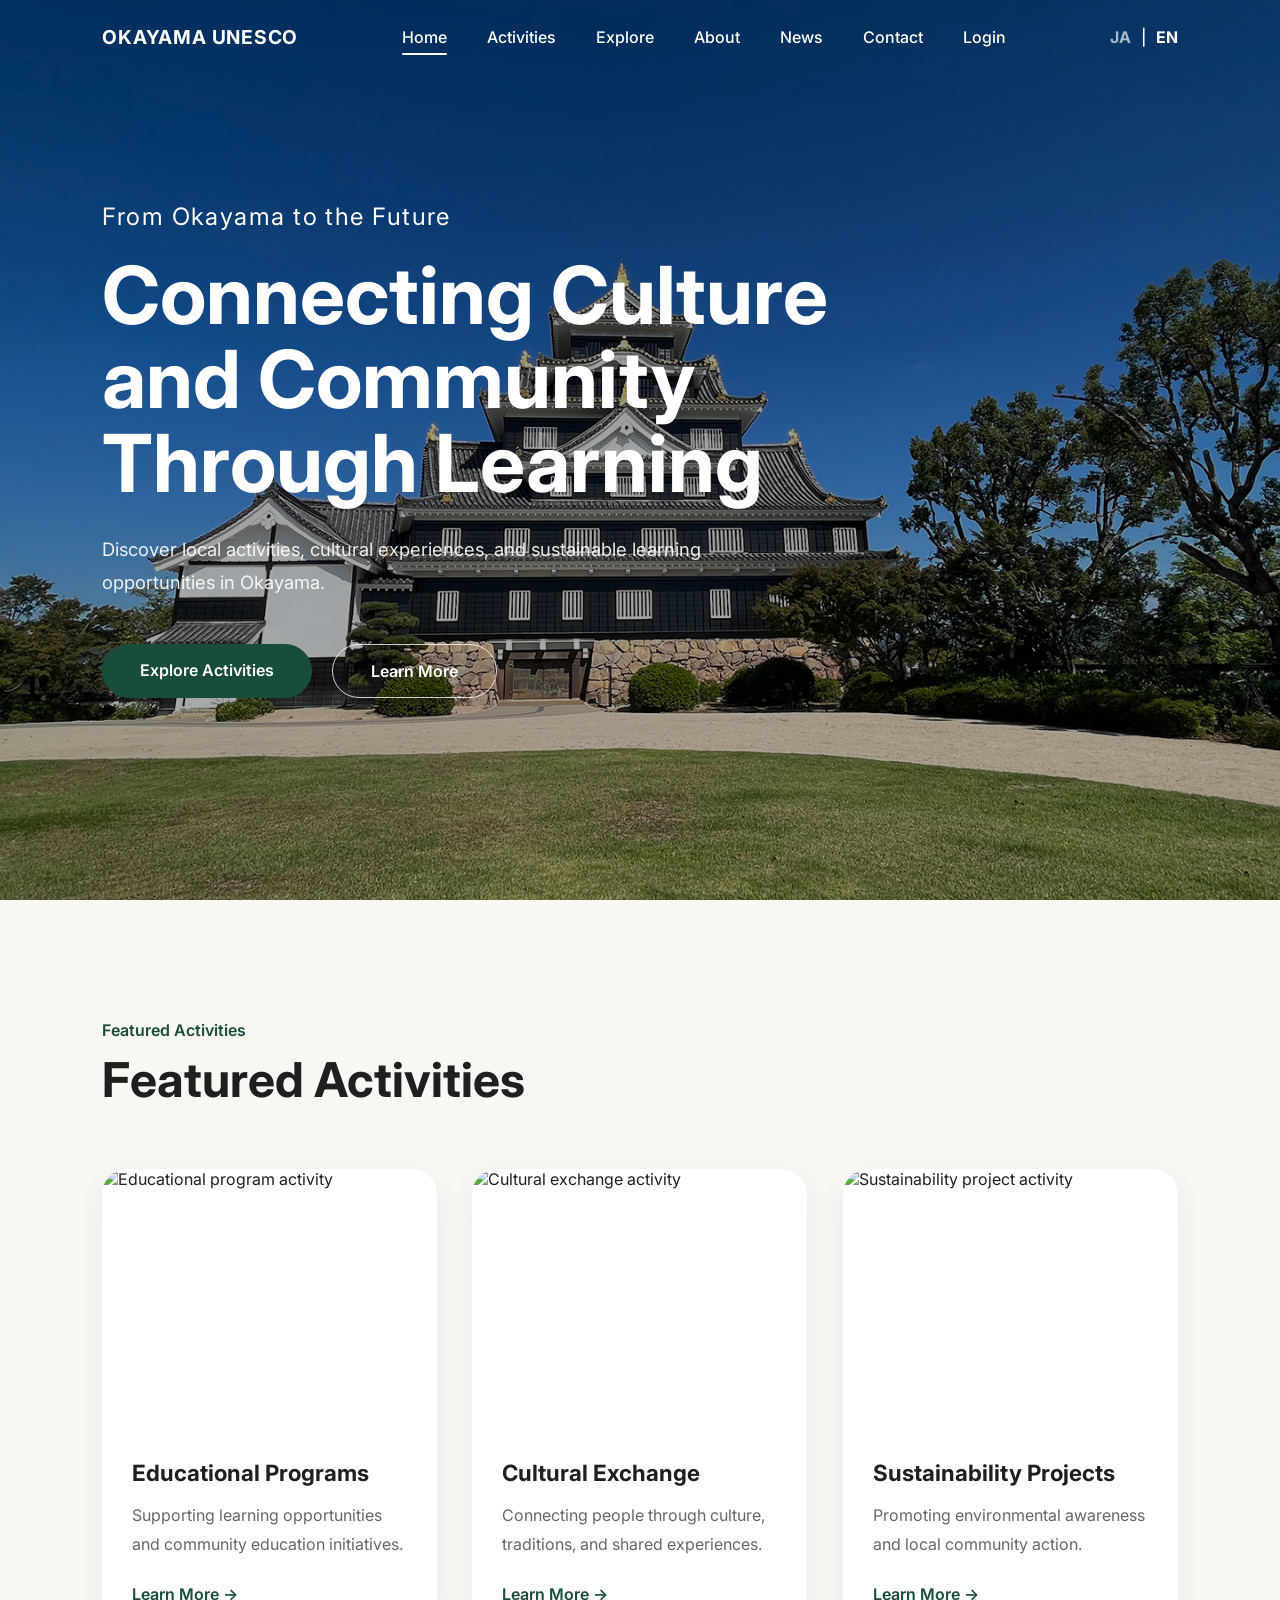
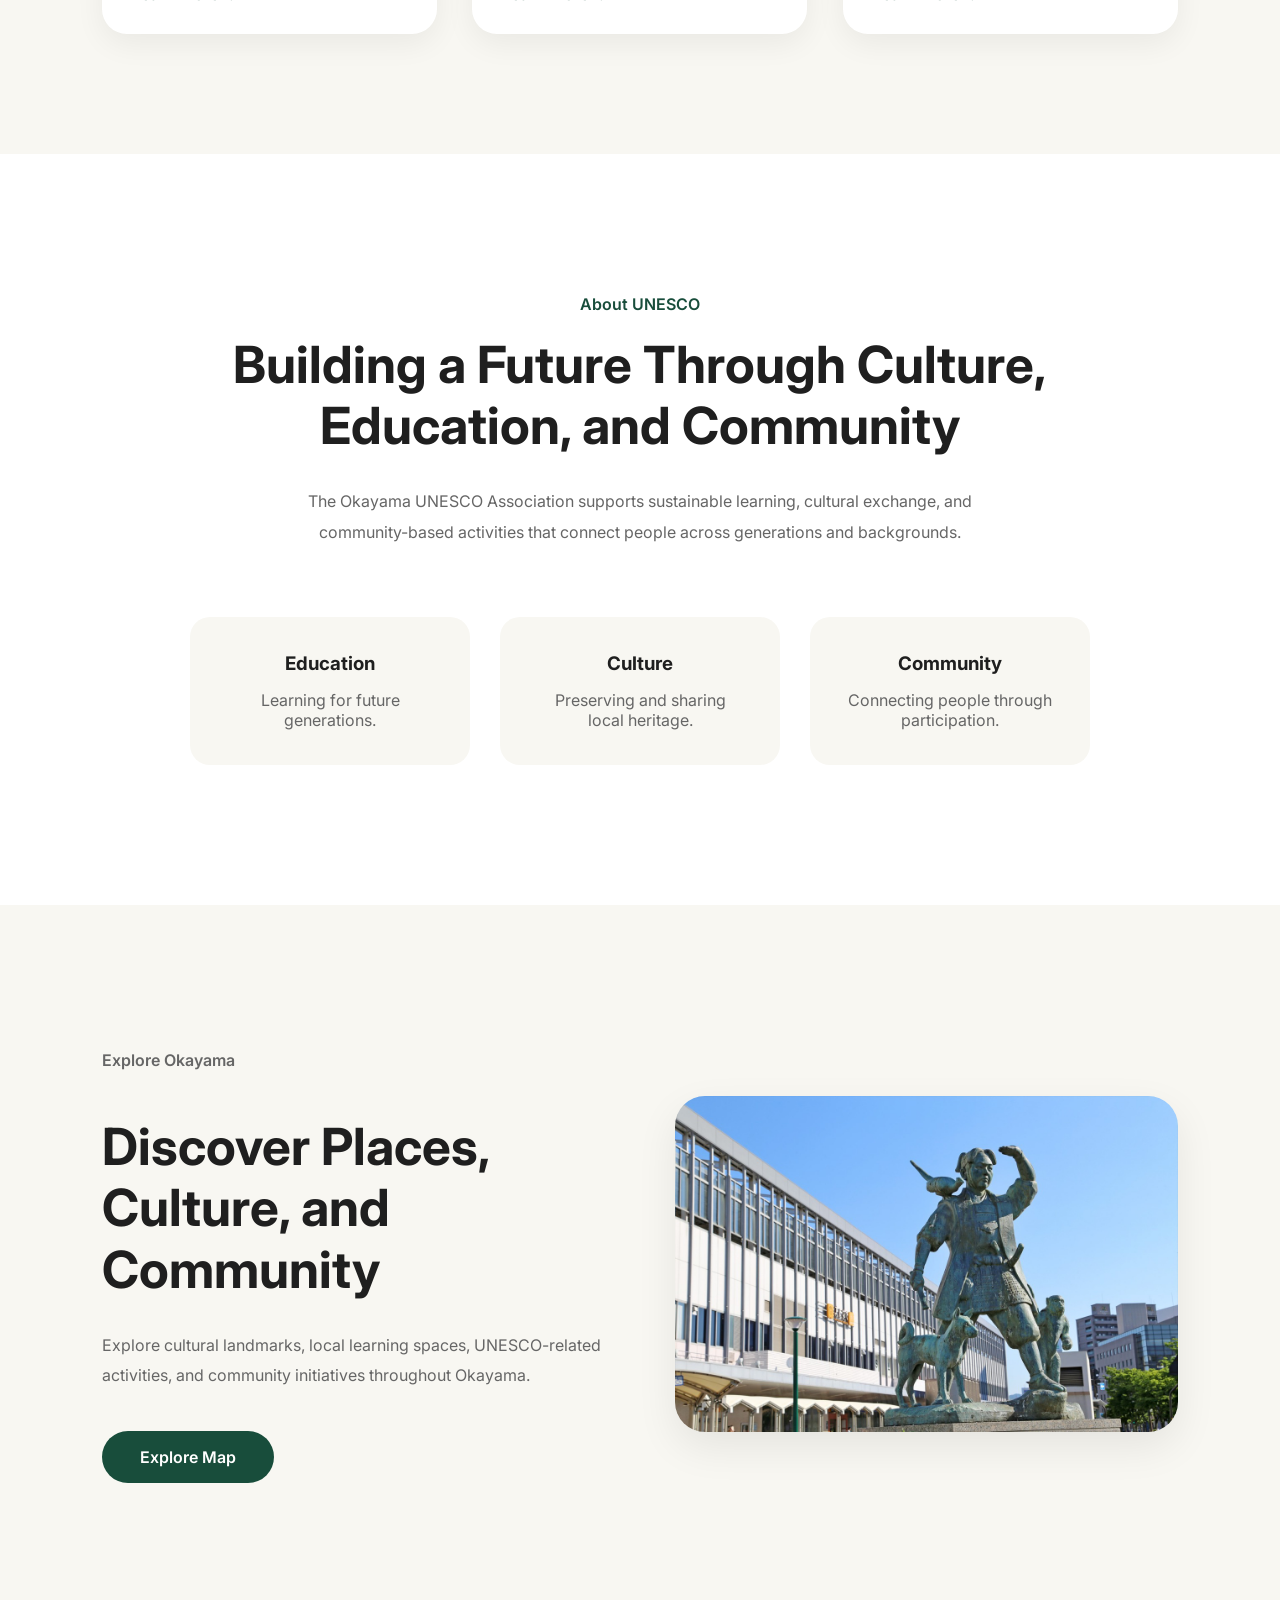
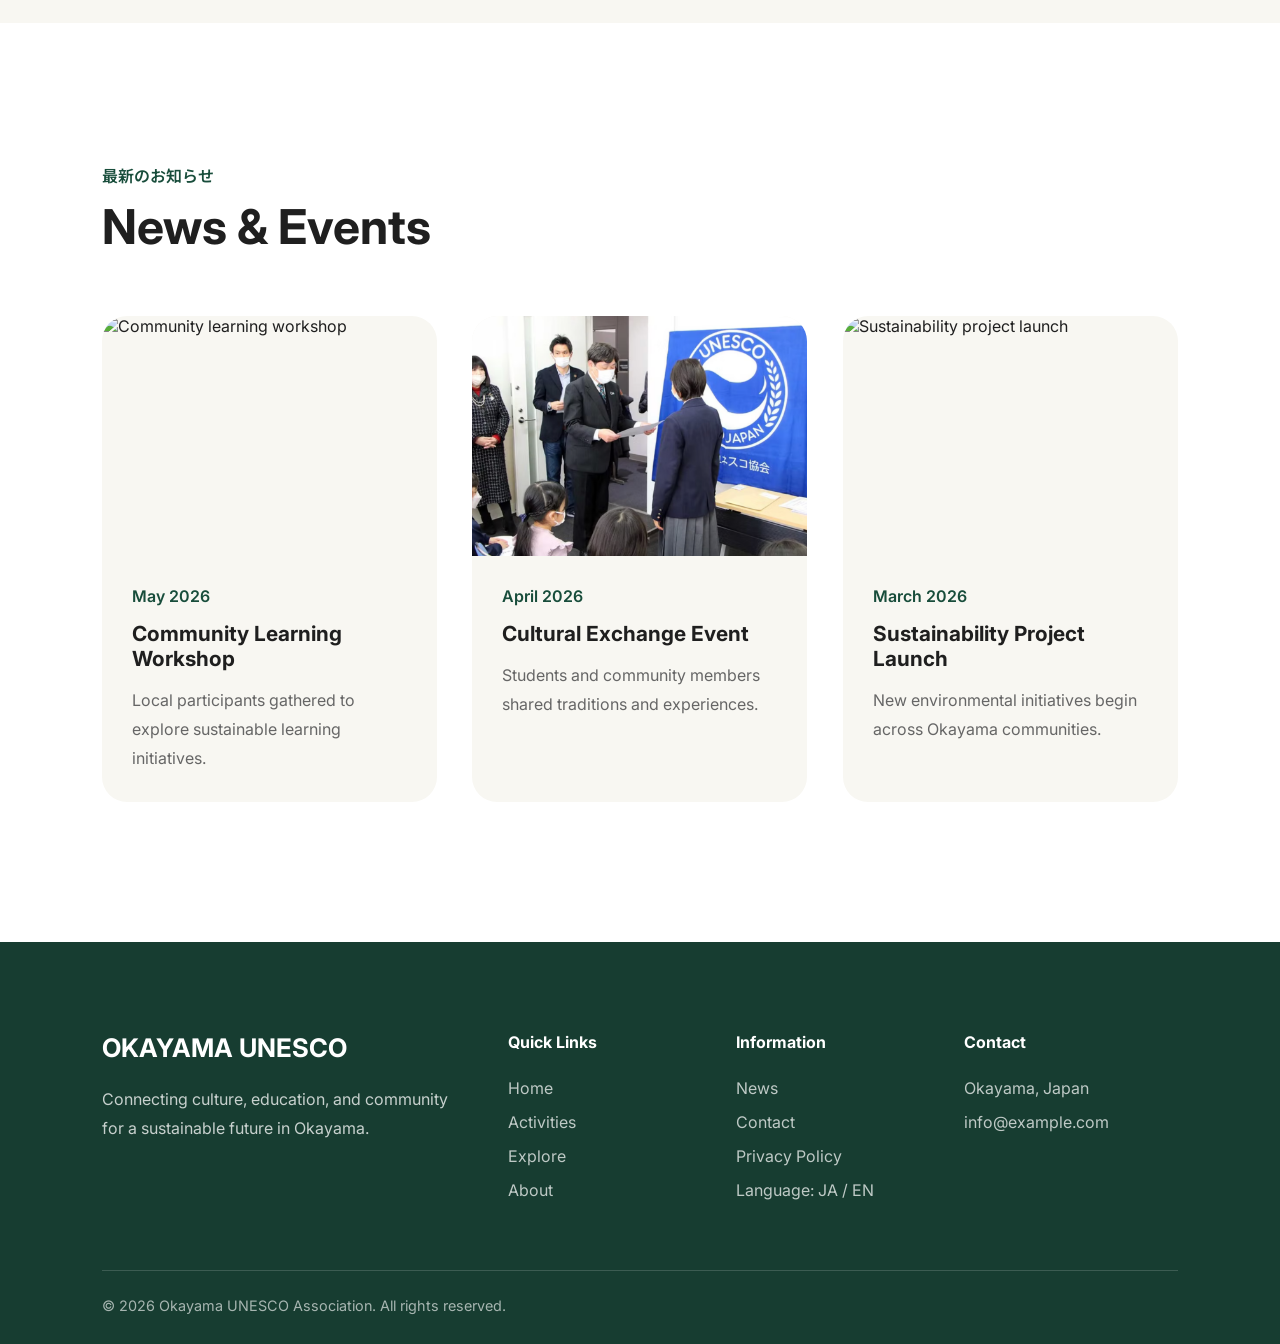
==== project/index.html @ c23d1f2b "Initial website upload" ====
<!DOCTYPE html>
<html lang="ja">
<head>
    <meta charset="UTF-8">
    <meta name="viewport" content="width=device-width, initial-scale=1.0">
    <title>Okayama UNESCO Association</title>

    <link rel="stylesheet" href="css/style.css">
    <link rel="stylesheet" href="css/navbar.css">
    <link rel="stylesheet" href="css/hero.css">
    <link rel="stylesheet" href="css/cards.css">
    <link rel="stylesheet" href="css/animations.css">
    <link rel="stylesheet" href="css/polish.css">
    <link rel="stylesheet" href="css/responsive.css">

    <link rel="preconnect" href="https://fonts.googleapis.com">
    <link rel="preconnect" href="https://fonts.gstatic.com" crossorigin>
    <link href="https://fonts.googleapis.com/css2?family=Inter:wght@300;400;500;600;700&family=Noto+Sans+JP:wght@300;400;500;700&display=swap" rel="stylesheet">
</head>

<body>

<header class="navbar" id="navbar">

    <a href="index.html" class="logo">
        <h2>OKAYAMA UNESCO</h2>
    </a>

    <nav>
        <ul class="nav-links">
            <li><a href="index.html" data-lang="nav_home">Home</a></li>
            <li><a href="activities.html" data-lang="nav_activities">Activities</a></li>
            <li><a href="explore.html" data-lang="nav_explore">Explore</a></li>
            <li><a href="about.html" data-lang="nav_about">About</a></li>
            <li><a href="news.html" data-lang="nav_news">News</a></li>
            <li><a href="contact.html" data-lang="nav_contact">Contact</a></li>
            <li><a href="login.html" class="nav-login" data-lang="nav_login">Login</a></li>
        </ul>
    </nav>

    <div class="nav-right">
        <div class="language-switch">
            <button id="lang-ja" class="lang-btn" type="button">JA</button>
            <span>|</span>
            <button id="lang-en" class="lang-btn" type="button">EN</button>
        </div>

        <button class="menu-btn" id="menu-btn" aria-label="Open menu">
            <span></span>
            <span></span>
        </button>
    </div>

</header>

<div class="mobile-menu" id="mobile-menu">
    <a href="index.html" data-lang="nav_home">Home</a>
    <a href="activities.html" data-lang="nav_activities">Activities</a>
    <a href="explore.html" data-lang="nav_explore">Explore</a>
    <a href="about.html" data-lang="nav_about">About</a>
    <a href="news.html" data-lang="nav_news">News</a>
    <a href="contact.html" data-lang="nav_contact">Contact</a>
    <a href="login.html" data-lang="nav_login">Login</a>
</div>


<section class="hero">

    <div class="hero-content">

        <p class="hero-japanese" data-lang="hero_japanese">
            岡山から未来へつなぐ
        </p>

        <h1 data-lang="hero_title">
            Connecting Culture and Community Through Learning
        </h1>

        <p class="hero-description" data-lang="hero_description">
            Discover local activities, cultural experiences,
            and sustainable learning opportunities in Okayama.
        </p>

        <div class="hero-buttons">

            <a href="activities.html" class="primary-btn" data-lang="hero_primary">
                Explore Activities
            </a>

            <a href="about.html" class="secondary-btn" data-lang="hero_secondary">
                Learn More
            </a>

        </div>

    </div>

</section>


<section class="activities-section">

    <div class="section-title">
        <p data-lang="home_activities_label">注目の活動</p>
        <h2 data-lang="home_activities_title">Featured Activities</h2>
    </div>

    <div class="activities-grid">

        <div class="activity-card">
            <img src="assets/images/activity1.png" alt="Educational program activity">
            <div class="card-content">
                <h3 data-lang="card_education_title">Educational Programs</h3>
                <p>
                    <span data-lang="card_education_text">Supporting learning opportunities and community education initiatives.</span>
                </p>
                <a href="activities.html">Learn More →</a>
            </div>
        </div>

        <div class="activity-card">
            <img src="assets/images/activity2.png" alt="Cultural exchange activity">
            <div class="card-content">
                <h3 data-lang="card_culture_title">Cultural Exchange</h3>
                <p>
                    <span data-lang="card_culture_text">Connecting people through culture, traditions, and shared experiences.</span>
                </p>
                <a href="activities.html">Learn More →</a>
            </div>
        </div>

        <div class="activity-card">
            <img src="assets/images/activity3.png" alt="Sustainability project activity">
            <div class="card-content">
                <h3 data-lang="card_sustain_title">Sustainability Projects</h3>
                <p>
                    <span data-lang="card_sustain_text">Promoting environmental awareness and local community action.</span>
                </p>
                <a href="activities.html">Learn More →</a>
            </div>
        </div>

    </div>

</section>


<section class="about-preview">

    <div class="about-container">

        <p class="about-label" data-lang="home_about_label">
            About UNESCO
        </p>

        <h2 data-lang="home_about_title">
            Building a Future Through
            Culture, Education, and Community
        </h2>

        <p class="about-text" data-lang="home_about_text">
            The Okayama UNESCO Association supports
            sustainable learning, cultural exchange,
            and community-based activities that connect
            people across generations and backgrounds.
        </p>

        <div class="about-pillars">

            <div class="pillar">
                <h3>Education</h3>
                <p>Learning for future generations.</p>
            </div>

            <div class="pillar">
                <h3>Culture</h3>
                <p>Preserving and sharing local heritage.</p>
            </div>

            <div class="pillar">
                <h3>Community</h3>
                <p>Connecting people through participation.</p>
            </div>

        </div>

    </div>

</section>


<section class="explore-section">

    <div class="explore-left">

        <p class="explore-label" data-lang="explore_label">
            Explore Okayama
        </p>

        <h2 data-lang="explore_title">
            Discover Places, Culture, and Community
        </h2>

        <p>
            Explore cultural landmarks, local learning spaces,
            UNESCO-related activities, and community initiatives
            throughout Okayama.
        </p>

        <a href="explore.html" class="primary-btn" data-lang="explore_button">
            Explore Map
        </a>

    </div>

    <div class="explore-right">
        <img src="assets/images/map-preview.jpg" alt="Okayama map preview">
    </div>

</section>


<section class="news-section">

    <div class="section-title">
        <p>最新のお知らせ</p>
        <h2>News & Events</h2>
    </div>

    <div class="news-grid">

        <div class="news-card">
            <img src="assets/images/news1.png" alt="Community learning workshop">
            <div class="news-content">
                <span>May 2026</span>
                <h3>Community Learning Workshop</h3>
                <p>
                    Local participants gathered to explore
                    sustainable learning initiatives.
                </p>
            </div>
        </div>

        <div class="news-card">
            <img src="assets/images/news2.png" alt="Cultural exchange event">
            <div class="news-content">
                <span>April 2026</span>
                <h3>Cultural Exchange Event</h3>
                <p>
                    Students and community members shared
                    traditions and experiences.
                </p>
            </div>
        </div>

        <div class="news-card">
            <img src="assets/images/news3.png" alt="Sustainability project launch">
            <div class="news-content">
                <span>March 2026</span>
                <h3>Sustainability Project Launch</h3>
                <p>
                    New environmental initiatives begin
                    across Okayama communities.
                </p>
            </div>
        </div>

    </div>

</section>


<footer class="footer">

    <div class="footer-main">

        <div class="footer-brand">
            <h2>OKAYAMA UNESCO</h2>
            <p>
                Connecting culture, education, and community
                for a sustainable future in Okayama.
            </p>
        </div>

        <div class="footer-links">
            <h3>Quick Links</h3>
            <a href="index.html">Home</a>
            <a href="activities.html">Activities</a>
            <a href="explore.html">Explore</a>
            <a href="about.html">About</a>
        </div>

        <div class="footer-links">
            <h3>Information</h3>
            <a href="news.html">News</a>
            <a href="contact.html">Contact</a>
            <a href="#">Privacy Policy</a>
            <a href="#">Language: JA / EN</a>
        </div>

        <div class="footer-contact">
            <h3>Contact</h3>
            <p>Okayama, Japan</p>
            <p>info@example.com</p>
        </div>

    </div>

    <div class="footer-bottom">
        <p>© 2026 Okayama UNESCO Association. All rights reserved.</p>
    </div>

</footer>


<script src="js/main.js"></script>
<script src="js/navbar.js"></script>

    <script src="js/animations.js"></script>
    <script src="js/back-to-top.js"></script>
    <script src="js/language.js"></script>
</body>
</html>
---- project/css/style.css ----
*{
    margin:0;
    padding:0;
    box-sizing:border-box;
}

html{
    scroll-behavior:smooth;
}

body{
    font-family:'Inter','Noto Sans JP',sans-serif;
    background:#f8f7f2;
    color:#1f1f1f;
}

a{
    text-decoration:none;
    color:inherit;
}

ul{
    list-style:none;
}

img{
    width:100%;
    display:block;
}

button{
    font-family:inherit;
}

::selection{
    background:#184d3b;
    color:white;
}


/* V8 Back To Top */

.back-to-top{
    position:fixed;
    right:28px;
    bottom:28px;
    width:52px;
    height:52px;
    border:none;
    border-radius:50%;
    background:#184d3b;
    color:white;
    font-size:1.4rem;
    cursor:pointer;
    opacity:0;
    pointer-events:none;
    transform:translateY(18px);
    transition:0.3s ease;
    z-index:1200;
    box-shadow:0 12px 28px rgba(0,0,0,0.18);
}

.back-to-top.show{
    opacity:1;
    pointer-events:auto;
    transform:translateY(0);
}

.back-to-top:hover{
    transform:translateY(-4px);
    background:#23664f;
}


/* Main JS loaded hook */

body.site-loaded{
    min-height:100vh;
}
---- project/css/navbar.css ----
.navbar{
    position:fixed;
    top:0;
    left:0;
    width:100%;
    padding:25px 8%;
    display:flex;
    justify-content:space-between;
    align-items:center;
    z-index:1000;
    transition:0.35s ease;
}

.navbar.scrolled{
    padding:18px 8%;
    background:rgba(248,247,242,0.86);
    backdrop-filter:blur(18px);
    box-shadow:0 10px 30px rgba(0,0,0,0.08);
}

.logo h2{
    font-size:1.2rem;
    letter-spacing:0.04em;
    color:white;
    transition:0.35s ease;
}

.navbar.scrolled .logo h2{
    color:#184d3b;
}

.nav-links{
    display:flex;
    gap:40px;
}

.nav-links a{
    color:white;
    font-weight:500;
    transition:0.35s ease;
}

.nav-links a:hover{
    opacity:0.7;
}

.navbar.scrolled .nav-links a{
    color:#1f1f1f;
}

.nav-right{
    display:flex;
    align-items:center;
    gap:24px;
}

.language-switch{
    display:flex;
    gap:10px;
    color:white;
    font-weight:500;
    transition:0.35s ease;
}

.navbar.scrolled .language-switch{
    color:#1f1f1f;
}

.menu-btn{
    display:none;
    width:34px;
    height:24px;
    border:none;
    background:transparent;
    cursor:pointer;
    position:relative;
}

.menu-btn span{
    display:block;
    width:100%;
    height:2px;
    background:white;
    margin:7px 0;
    transition:0.35s ease;
}

.navbar.scrolled .menu-btn span{
    background:#1f1f1f;
}

.mobile-menu{
    position:fixed;
    top:80px;
    left:8%;
    right:8%;
    padding:28px;
    background:rgba(248,247,242,0.96);
    backdrop-filter:blur(18px);
    border-radius:24px;
    box-shadow:0 20px 50px rgba(0,0,0,0.12);
    z-index:999;
    display:none;
    flex-direction:column;
    gap:22px;
}

.mobile-menu.active{
    display:flex;
}

.mobile-menu a{
    color:#1f1f1f;
    font-weight:600;
}


/* V8 Active Navigation Polish */

.nav-links a.active{
    opacity:1;
    position:relative;
}

.nav-links a.active::after{
    content:"";
    position:absolute;
    left:0;
    bottom:-8px;
    width:100%;
    height:2px;
    background:currentColor;
    border-radius:999px;
}


/* Language buttons */

.lang-btn{
    border:none;
    background:transparent;
    color:inherit;
    font:inherit;
    font-weight:700;
    cursor:pointer;
    padding:0;
    opacity:0.65;
    transition:0.25s ease;
}

.lang-btn:hover,
.lang-btn.active{
    opacity:1;
}
---- project/css/hero.css ----
.hero{
    min-height:100vh;
    background:
    linear-gradient(
        rgba(0,0,0,0.42),
        rgba(0,0,0,0.30)
    ),
    url("../assets/images/hero.jpg");
    background-size:cover;
    background-position:center;
    display:flex;
    align-items:center;
    padding:0 8%;
    position:relative;
}

.hero-content{
    max-width:760px;
    color:white;
    z-index:2;
    animation:fadeUp 1.2s ease;
}

.hero-japanese{
    font-size:1.5rem;
    margin-bottom:22px;
    letter-spacing:0.06em;
}

.hero h1{
    font-size:5rem;
    line-height:1.05;
    margin-bottom:28px;
}

.hero-description{
    font-size:1.15rem;
    line-height:1.8;
    max-width:600px;
    margin-bottom:45px;
    color:rgba(255,255,255,0.9);
}

.hero-buttons{
    display:flex;
    gap:20px;
    flex-wrap:wrap;
}

.primary-btn{
    display:inline-block;
    background:#184d3b;
    color:white;
    padding:16px 38px;
    border-radius:999px;
    font-weight:600;
    transition:0.3s ease;
}

.primary-btn:hover{
    transform:translateY(-3px);
    background:#23664f;
}

.secondary-btn{
    display:inline-block;
    border:1px solid rgba(255,255,255,0.8);
    color:white;
    padding:16px 38px;
    border-radius:999px;
    font-weight:600;
    transition:0.3s ease;
}

.secondary-btn:hover{
    transform:translateY(-3px);
    background:rgba(255,255,255,0.15);
}
---- project/css/cards.css ----
.activities-section{
    padding:120px 8%;
    background:#f8f7f2;
}

.section-title{
    margin-bottom:60px;
}

.section-title p{
    color:#184d3b;
    margin-bottom:10px;
    font-weight:600;
}

.section-title h2{
    font-size:3rem;
    color:#1f1f1f;
}

.activities-grid{
    display:grid;
    grid-template-columns:repeat(3,1fr);
    gap:35px;
}

.activity-card{
    background:white;
    border-radius:25px;
    overflow:hidden;
    transition:0.4s ease;
    box-shadow:0 10px 30px rgba(0,0,0,0.06);
}

.activity-card:hover{
    transform:translateY(-10px);
}

.activity-card img{
    height:260px;
    object-fit:cover;
}

.card-content{
    padding:30px;
}

.card-content h3{
    margin-bottom:15px;
    font-size:1.4rem;
}

.card-content p{
    line-height:1.8;
    color:#666;
    margin-bottom:25px;
}

.card-content a{
    color:#184d3b;
    font-weight:600;
}


/* ABOUT */

.about-preview{
    padding:140px 8%;
    background:white;
}

.about-container{
    max-width:900px;
    margin:auto;
    text-align:center;
}

.about-label{
    color:#184d3b;
    font-weight:600;
    margin-bottom:20px;
}

.about-container h2{
    font-size:3.2rem;
    line-height:1.2;
    margin-bottom:30px;
}

.about-text{
    max-width:700px;
    margin:auto;
    line-height:1.9;
    color:#666;
    margin-bottom:70px;
}

.about-pillars{
    display:grid;
    grid-template-columns:repeat(3,1fr);
    gap:30px;
}

.pillar{
    padding:35px;
    border-radius:20px;
    background:#f8f7f2;
}

.pillar h3{
    margin-bottom:15px;
}

.pillar p{
    color:#666;
}


/* EXPLORE */

.explore-section{
    padding:140px 8%;
    display:grid;
    grid-template-columns:1fr 1fr;
    gap:70px;
    align-items:center;
    background:#f8f7f2;
}

.explore-label{
    color:#184d3b;
    font-weight:600;
    margin-bottom:20px;
}

.explore-left h2{
    font-size:3.2rem;
    line-height:1.2;
    margin-bottom:30px;
}

.explore-left p{
    line-height:1.9;
    color:#666;
    margin-bottom:40px;
}

.explore-right img{
    width:100%;
    border-radius:30px;
    box-shadow:0 15px 40px rgba(0,0,0,0.08);
}


/* NEWS */

.news-section{
    padding:140px 8%;
    background:white;
}

.news-grid{
    display:grid;
    grid-template-columns:repeat(3,1fr);
    gap:35px;
}

.news-card{
    background:#f8f7f2;
    border-radius:25px;
    overflow:hidden;
    transition:0.4s ease;
}

.news-card:hover{
    transform:translateY(-8px);
}

.news-card img{
    height:240px;
    width:100%;
    object-fit:cover;
}

.news-content{
    padding:30px;
}

.news-content span{
    color:#184d3b;
    font-weight:600;
    display:block;
    margin-bottom:15px;
}

.news-content h3{
    margin-bottom:15px;
    font-size:1.3rem;
}

.news-content p{
    color:#666;
    line-height:1.8;
}


/* FOOTER */

.footer{
    background:#173d31;
    color:white;
    padding:90px 8% 30px;
}

.footer-main{
    display:grid;
    grid-template-columns:2fr 1fr 1fr 1.2fr;
    gap:50px;
    margin-bottom:70px;
}

.footer-brand h2{
    font-size:1.6rem;
    margin-bottom:22px;
}

.footer-brand p{
    max-width:420px;
    line-height:1.8;
    color:rgba(255,255,255,0.76);
}

.footer-links,
.footer-contact{
    display:flex;
    flex-direction:column;
    gap:14px;
}

.footer-links h3,
.footer-contact h3{
    margin-bottom:12px;
    font-size:1rem;
}

.footer-links a,
.footer-contact p{
    color:rgba(255,255,255,0.72);
    transition:0.3s ease;
}

.footer-links a:hover{
    color:white;
}

.footer-bottom{
    border-top:1px solid rgba(255,255,255,0.16);
    padding-top:26px;
    color:rgba(255,255,255,0.62);
    font-size:0.9rem;
}
---- project/css/animations.css ----
/* V8 Premium Animations */

.reveal{
    opacity:0;
    transform:translateY(38px);
    transition:
        opacity 0.9s ease,
        transform 0.9s ease;
}

.reveal.revealed{
    opacity:1;
    transform:translateY(0);
}

.reveal-delay-1{
    transition-delay:0.08s;
}

.reveal-delay-2{
    transition-delay:0.16s;
}

.reveal-delay-3{
    transition-delay:0.24s;
}

.soft-float{
    animation:softFloat 5s ease-in-out infinite;
}

@keyframes softFloat{
    0%{
        transform:translateY(0);
    }

    50%{
        transform:translateY(-10px);
    }

    100%{
        transform:translateY(0);
    }
}

@keyframes fadeUp{
    from{
        opacity:0;
        transform:translateY(40px);
    }

    to{
        opacity:1;
        transform:translateY(0);
    }
}

/* Smooth premium hover system */

.activity-card,
.news-card,
.news-page-card,
.place-item,
.related-card,
.activity-item{
    will-change:transform;
}

.primary-btn,
.secondary-btn,
.filter-btn,
.news-filter,
.join-section a,
.featured-content a,
.place-card a{
    will-change:transform;
}

/* Page loading polish */

body{
    animation:pageFade 0.55s ease;
}

@keyframes pageFade{
    from{
        opacity:0;
    }

    to{
        opacity:1;
    }
}
---- project/css/polish.css ----
/* V10 Content Polish & Real-Website Sections */

.page-section{
    padding:120px 8%;
}

.split-section{
    display:grid;
    grid-template-columns:1fr 1fr;
    gap:70px;
    align-items:center;
}

.kicker{
    color:#184d3b;
    font-weight:700;
    margin-bottom:16px;
    letter-spacing:0.04em;
}

.large-title{
    font-size:3.2rem;
    line-height:1.18;
    margin-bottom:28px;
}

.soft-text{
    color:#666;
    line-height:1.9;
}

.info-grid{
    display:grid;
    grid-template-columns:repeat(3,1fr);
    gap:30px;
}

.info-card{
    background:#f8f7f2;
    border-radius:28px;
    padding:36px;
    transition:0.35s ease;
}

.info-card:hover{
    transform:translateY(-8px);
}

.info-card h3{
    margin-bottom:16px;
    font-size:1.35rem;
}

.info-card p{
    color:#666;
    line-height:1.8;
}

.gallery-section{
    padding:120px 8%;
    background:white;
}

.gallery-grid{
    display:grid;
    grid-template-columns:1.2fr 0.8fr 1fr;
    gap:24px;
}

.gallery-item{
    border-radius:28px;
    overflow:hidden;
    min-height:280px;
}

.gallery-item.large{
    grid-row:span 2;
}

.gallery-item img{
    height:100%;
    object-fit:cover;
    transition:0.4s ease;
}

.gallery-item:hover img{
    transform:scale(1.05);
}

.impact-strip{
    padding:90px 8%;
    background:#173d31;
    color:white;
    display:grid;
    grid-template-columns:repeat(4,1fr);
    gap:30px;
    text-align:center;
}

.impact-item strong{
    display:block;
    font-size:2.6rem;
    margin-bottom:10px;
}

.impact-item span{
    color:rgba(255,255,255,0.72);
}

.timeline-section{
    padding:120px 8%;
    background:#f8f7f2;
}

.timeline{
    max-width:900px;
    margin:60px auto 0;
    display:flex;
    flex-direction:column;
    gap:24px;
}

.timeline-item{
    background:white;
    border-radius:24px;
    padding:30px;
    display:grid;
    grid-template-columns:120px 1fr;
    gap:30px;
    box-shadow:0 10px 30px rgba(0,0,0,0.05);
}

.timeline-year{
    color:#184d3b;
    font-weight:800;
    font-size:1.25rem;
}

.timeline-content h3{
    margin-bottom:10px;
}

.timeline-content p{
    color:#666;
    line-height:1.8;
}

@media(max-width:1000px){
    .split-section,
    .info-grid,
    .gallery-grid,
    .impact-strip{
        grid-template-columns:1fr;
    }

    .gallery-item,
    .gallery-item.large{
        min-height:260px;
        grid-row:auto;
    }
}

@media(max-width:600px){
    .page-section,
    .gallery-section,
    .timeline-section{
        padding:90px 6%;
    }

    .large-title{
        font-size:2.2rem;
    }

    .impact-strip{
        padding:70px 6%;
    }

    .timeline-item{
        grid-template-columns:1fr;
    }
}
---- project/css/responsive.css ----
@media(max-width:1100px){

    .activities-grid{
        grid-template-columns:1fr;
    }

    .about-pillars{
        grid-template-columns:1fr;
    }

    .explore-section{
        grid-template-columns:1fr;
    }

    .news-grid{
        grid-template-columns:1fr;
    }

    .footer-main{
        grid-template-columns:1fr 1fr;
    }

}


@media(max-width:900px){

    .nav-links{
        display:none;
    }

    .menu-btn{
        display:block;
    }

    .hero h1{
        font-size:3rem;
    }

    .hero-buttons{
        flex-direction:column;
        align-items:flex-start;
    }

    .section-title h2{
        font-size:2.3rem;
    }

    .about-container h2{
        font-size:2.5rem;
    }

    .explore-left h2{
        font-size:2.5rem;
    }

    .footer-main{
        grid-template-columns:1fr;
    }

}


@media(max-width:600px){

    .navbar{
        padding:22px 6%;
    }

    .navbar.scrolled{
        padding:16px 6%;
    }

    .hero{
        padding:0 6%;
    }

    .hero h1{
        font-size:2.45rem;
    }

    .hero-japanese{
        font-size:1.2rem;
    }

    .activities-section,
    .about-preview,
    .explore-section,
    .news-section{
        padding:90px 6%;
    }

    .section-title h2,
    .about-container h2,
    .explore-left h2{
        font-size:2.1rem;
    }

    .footer{
        padding:70px 6% 28px;
    }

}
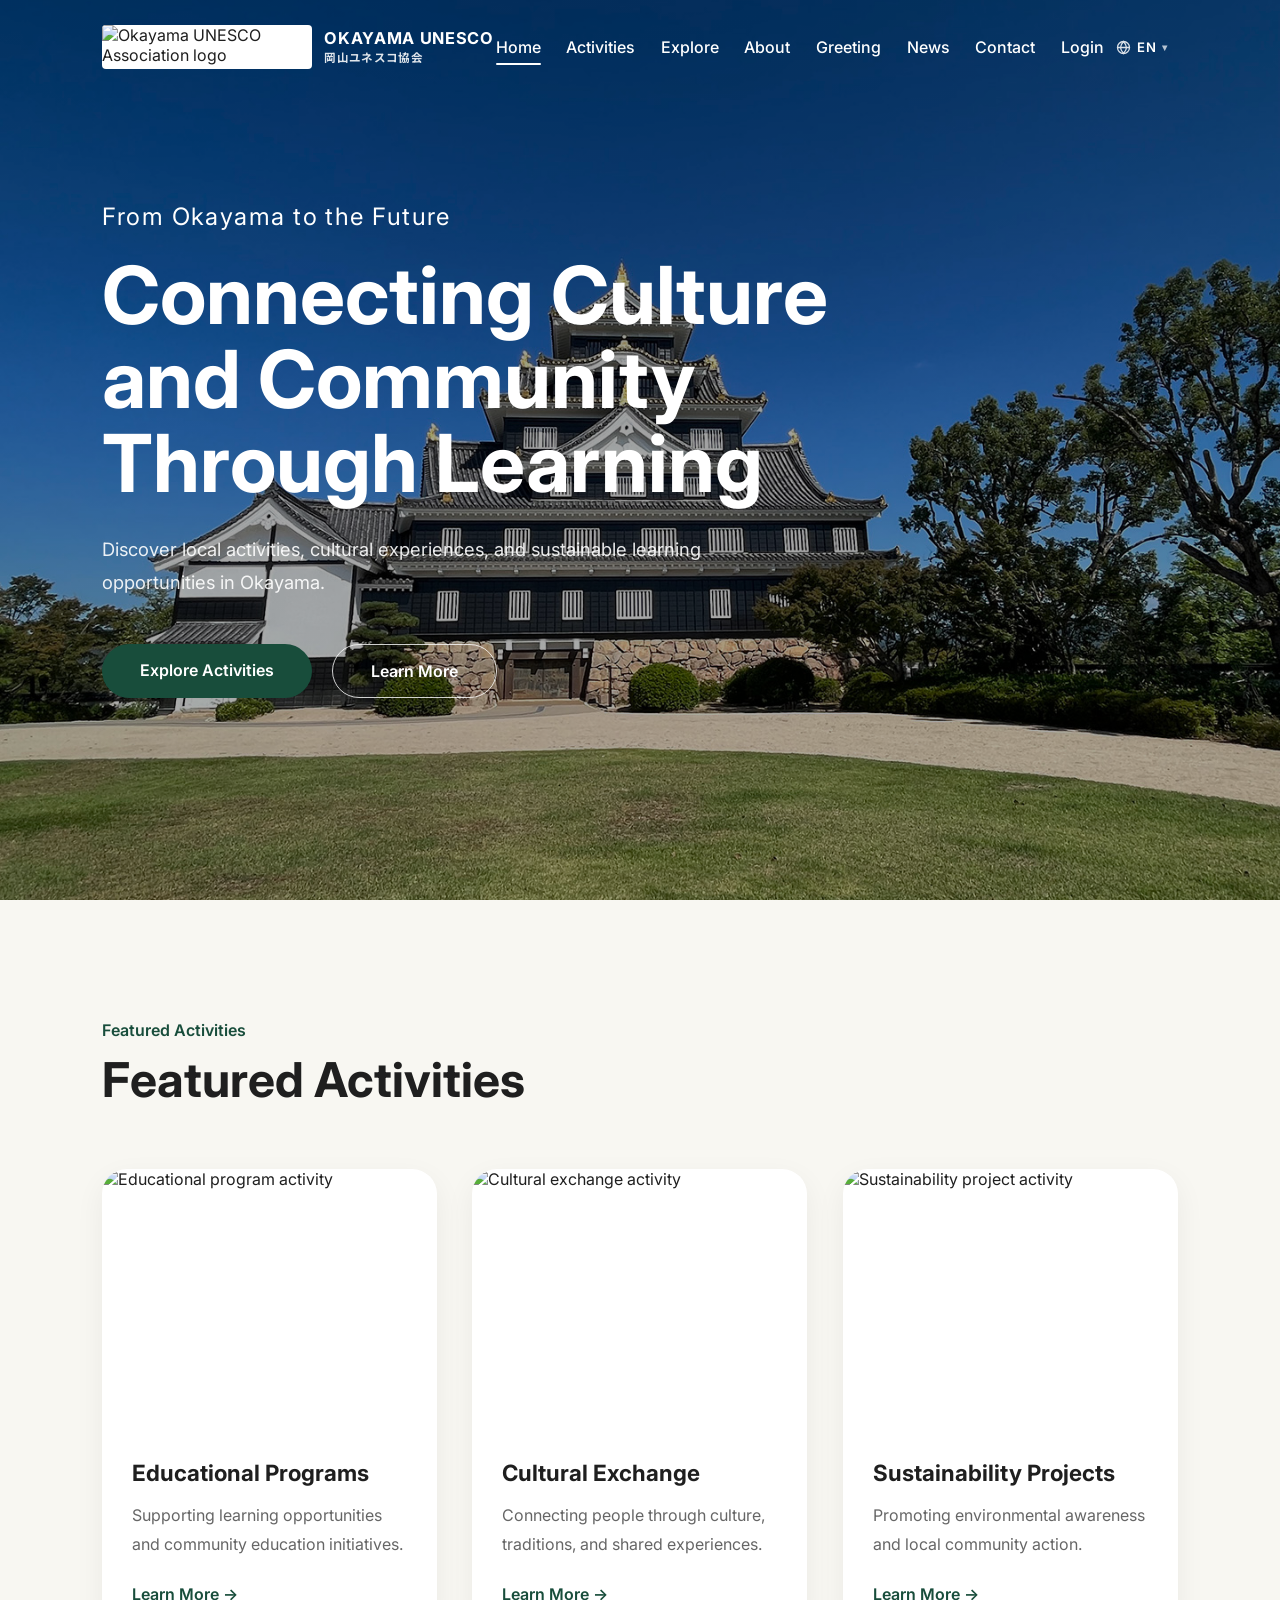
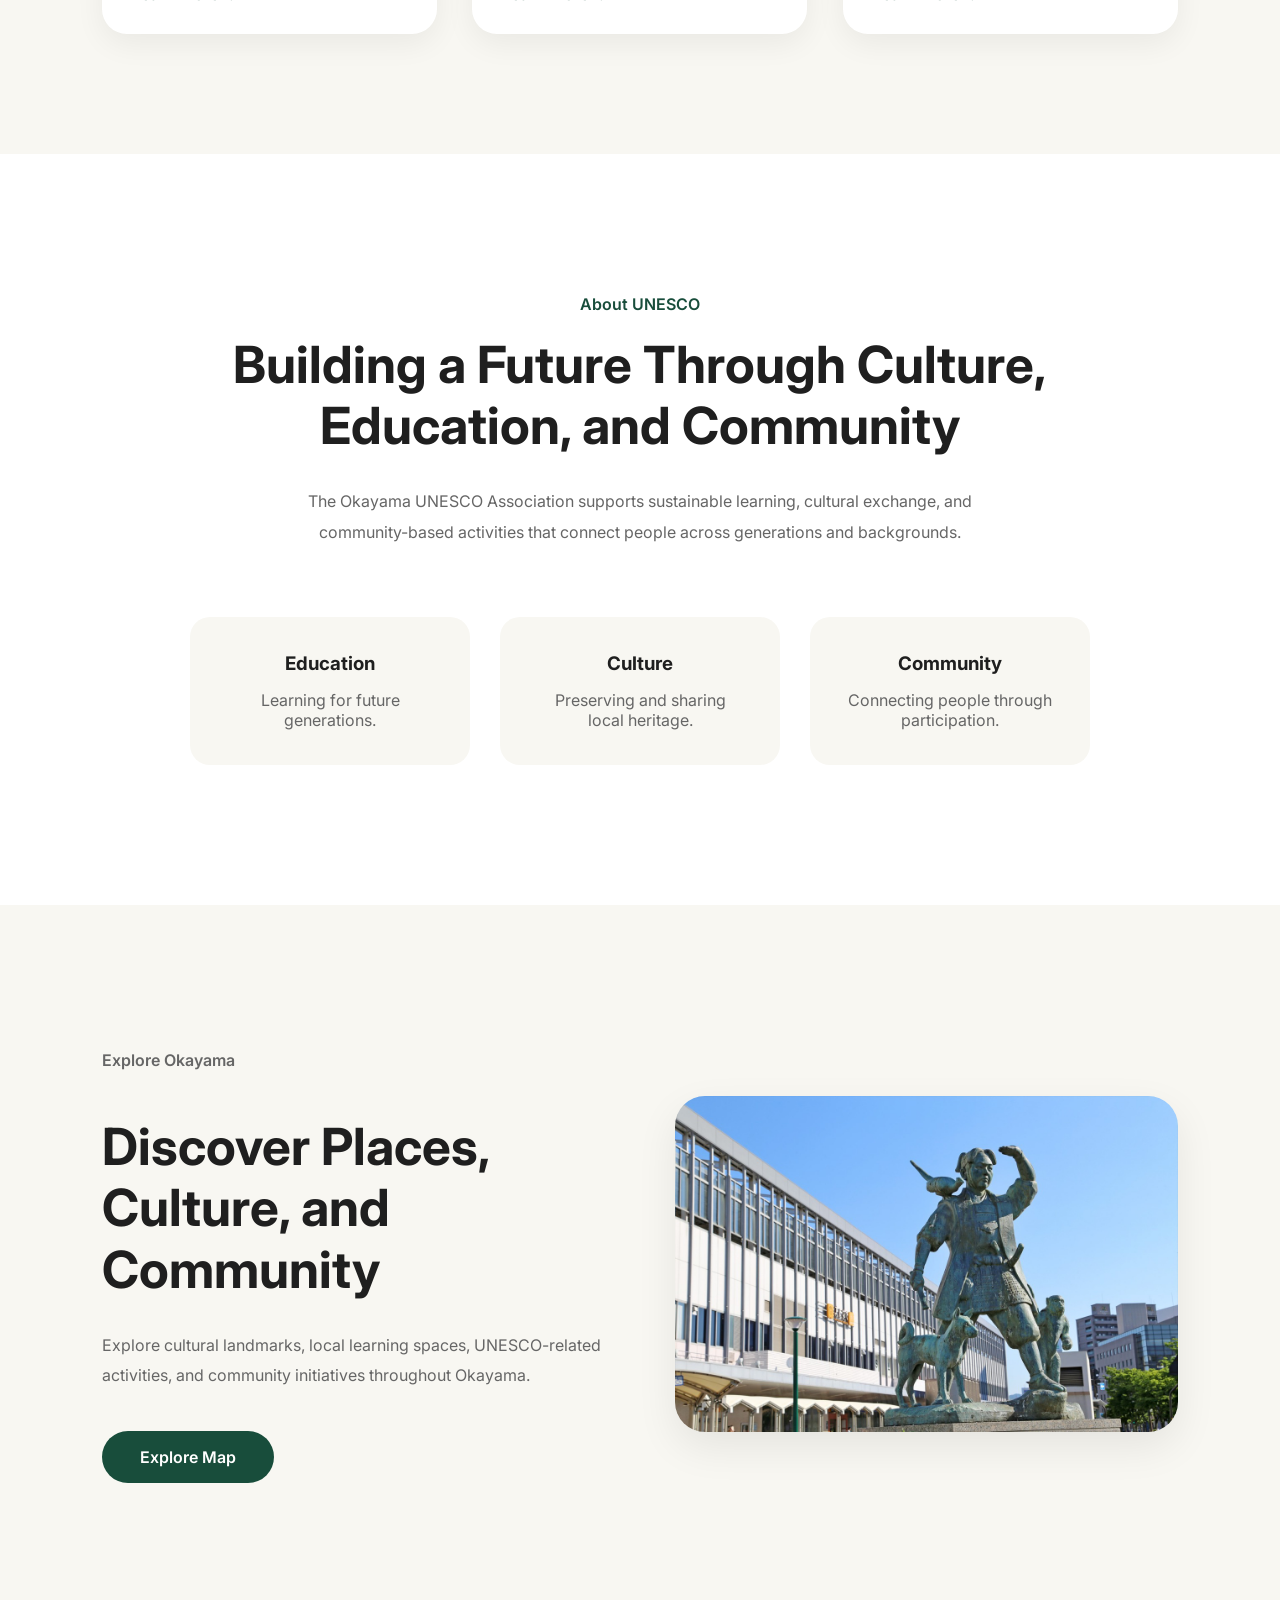
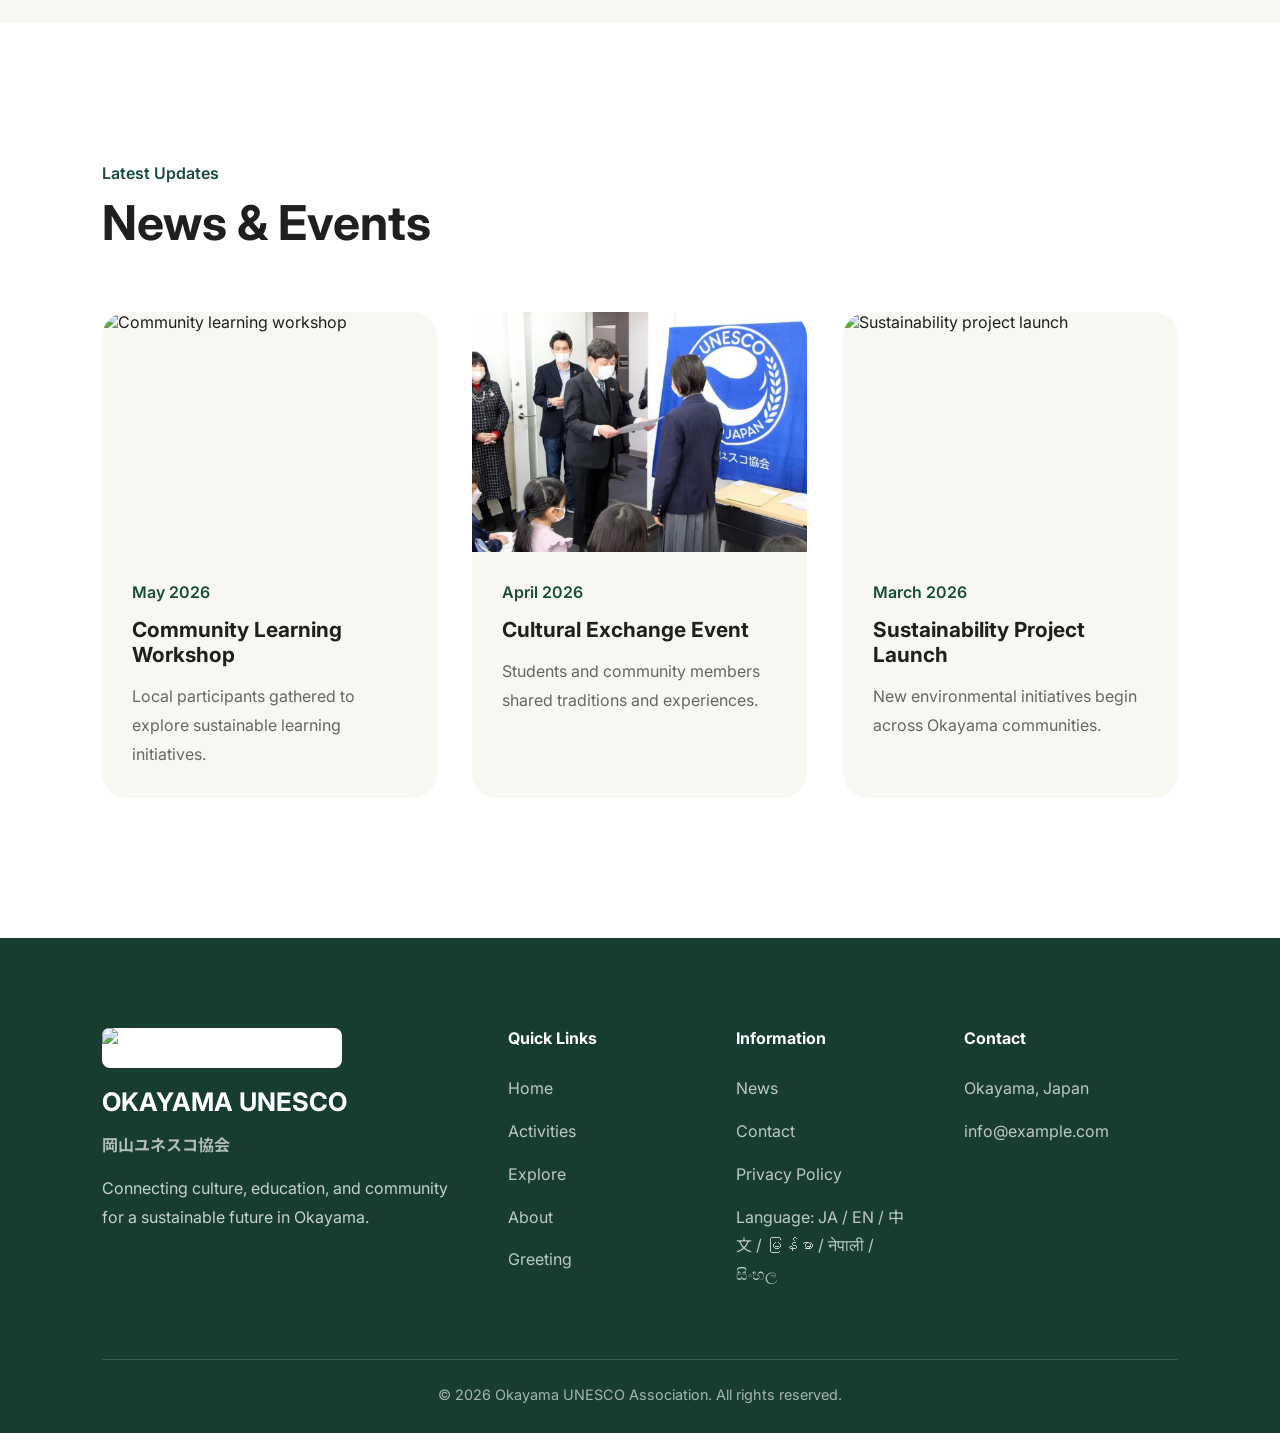
==== commit e8598d3f: "Update Okayama UNESCO website version 16" ====
--- a/project/index.html
+++ b/project/index.html
@@ -1,323 +1,252 @@
 <!DOCTYPE html>
+
 <html lang="ja">
 <head>
-    <meta charset="UTF-8">
-    <meta name="viewport" content="width=device-width, initial-scale=1.0">
-    <title>Okayama UNESCO Association</title>
-
-    <link rel="stylesheet" href="css/style.css">
-    <link rel="stylesheet" href="css/navbar.css">
-    <link rel="stylesheet" href="css/hero.css">
-    <link rel="stylesheet" href="css/cards.css">
-    <link rel="stylesheet" href="css/animations.css">
-    <link rel="stylesheet" href="css/polish.css">
-    <link rel="stylesheet" href="css/responsive.css">
-
-    <link rel="preconnect" href="https://fonts.googleapis.com">
-    <link rel="preconnect" href="https://fonts.gstatic.com" crossorigin>
-    <link href="https://fonts.googleapis.com/css2?family=Inter:wght@300;400;500;600;700&family=Noto+Sans+JP:wght@300;400;500;700&display=swap" rel="stylesheet">
+<meta charset="utf-8"/>
+<meta content="width=device-width, initial-scale=1.0" name="viewport"/>
+<title data-lang="page_title_home">Okayama UNESCO Association</title>
+<meta name="description" content="Okayama UNESCO Association website for activities, news, cultural learning, and community exchange."/>
+<link rel="icon" href="assets/images/favicon.svg" type="image/svg+xml"/>
+<link href="css/style.css" rel="stylesheet"/>
+<link href="css/navbar.css" rel="stylesheet"/>
+<link href="css/hero.css" rel="stylesheet"/>
+<link href="css/cards.css" rel="stylesheet"/>
+<link href="css/animations.css" rel="stylesheet"/>
+<link href="css/polish.css" rel="stylesheet"/>
+<link href="https://fonts.googleapis.com" rel="preconnect"/>
+<link crossorigin="" href="https://fonts.gstatic.com" rel="preconnect"/>
+<link href="https://fonts.googleapis.com/css2?family=Inter:wght@300;400;500;600;700&amp;family=Noto+Sans+JP:wght@300;400;500;700&amp;display=swap" rel="stylesheet"/>
+<link href="css/responsive.css" rel="stylesheet"/>
 </head>
-
 <body>
-
 <header class="navbar" id="navbar">
-
-    <a href="index.html" class="logo">
-        <h2>OKAYAMA UNESCO</h2>
-    </a>
-
-    <nav>
-        <ul class="nav-links">
-            <li><a href="index.html" data-lang="nav_home">Home</a></li>
-            <li><a href="activities.html" data-lang="nav_activities">Activities</a></li>
-            <li><a href="explore.html" data-lang="nav_explore">Explore</a></li>
-            <li><a href="about.html" data-lang="nav_about">About</a></li>
-            <li><a href="news.html" data-lang="nav_news">News</a></li>
-            <li><a href="contact.html" data-lang="nav_contact">Contact</a></li>
-            <li><a href="login.html" class="nav-login" data-lang="nav_login">Login</a></li>
-        </ul>
-    </nav>
-
-    <div class="nav-right">
-        <div class="language-switch">
-            <button id="lang-ja" class="lang-btn" type="button">JA</button>
-            <span>|</span>
-            <button id="lang-en" class="lang-btn" type="button">EN</button>
-        </div>
-
-        <button class="menu-btn" id="menu-btn" aria-label="Open menu">
-            <span></span>
-            <span></span>
-        </button>
-    </div>
-
+<a class="logo site-brand" href="index.html" aria-label="Okayama UNESCO Association home">
+<img class="site-logo-img" src="https://static.wixstatic.com/media/25210c_9151ff8df04a4978af1de5432f35d9f3~mv2.png/v1/fill/w_694%2Ch_109%2Cal_c%2Cq_85%2Cusm_0.66_1.00_0.01%2Cenc_avif%2Cquality_auto/%E3%82%BF%E3%82%A4%E3%83%88%E3%83%AB.png" alt="Okayama UNESCO Association logo"/>
+<span class="site-brand-text"><strong>OKAYAMA UNESCO</strong><small>岡山ユネスコ協会</small></span>
+</a>
+<nav>
+<ul class="nav-links">
+<li><a data-lang="nav_home" href="index.html">Home</a></li>
+<li><a data-lang="nav_activities" href="activities.html">Activities</a></li>
+<li><a data-lang="nav_explore" href="explore.html">Explore</a></li>
+<li><a data-lang="nav_about" href="about.html">About</a></li>
+<li><a data-lang="nav_greeting" href="greeting.html">Greeting</a></li>
+<li><a data-lang="nav_news" href="news.html">News</a></li>
+<li><a data-lang="nav_contact" href="contact.html">Contact</a></li>
+<li><a class="nav-login" data-lang="nav_login" href="login.html">Login</a></li>
+</ul>
+</nav>
+<div class="nav-right">
+<div class="language-switch"></div>
+<button aria-label="Open menu" class="menu-btn" id="menu-btn">
+<span></span>
+<span></span>
+</button>
+</div>
 </header>
-
 <div class="mobile-menu" id="mobile-menu">
-    <a href="index.html" data-lang="nav_home">Home</a>
-    <a href="activities.html" data-lang="nav_activities">Activities</a>
-    <a href="explore.html" data-lang="nav_explore">Explore</a>
-    <a href="about.html" data-lang="nav_about">About</a>
-    <a href="news.html" data-lang="nav_news">News</a>
-    <a href="contact.html" data-lang="nav_contact">Contact</a>
-    <a href="login.html" data-lang="nav_login">Login</a>
-</div>
-
-
+<a data-lang="nav_home" href="index.html">Home</a>
+<a data-lang="nav_activities" href="activities.html">Activities</a>
+<a data-lang="nav_explore" href="explore.html">Explore</a>
+<a data-lang="nav_about" href="about.html">About</a>
+<a data-lang="nav_greeting" href="greeting.html">Greeting</a>
+<a data-lang="nav_news" href="news.html">News</a>
+<a data-lang="nav_contact" href="contact.html">Contact</a>
+<a data-lang="nav_login" href="login.html">Login</a>
+</div>
 <section class="hero">
-
-    <div class="hero-content">
-
-        <p class="hero-japanese" data-lang="hero_japanese">
+<div class="hero-content">
+<p class="hero-japanese" data-lang="hero_japanese">
             岡山から未来へつなぐ
         </p>
-
-        <h1 data-lang="hero_title">
+<h1 data-lang="hero_title">
             Connecting Culture and Community Through Learning
         </h1>
-
-        <p class="hero-description" data-lang="hero_description">
+<p class="hero-description" data-lang="hero_description">
             Discover local activities, cultural experiences,
             and sustainable learning opportunities in Okayama.
         </p>
-
-        <div class="hero-buttons">
-
-            <a href="activities.html" class="primary-btn" data-lang="hero_primary">
+<div class="hero-buttons">
+<a class="primary-btn" data-lang="hero_primary" href="activities.html">
                 Explore Activities
             </a>
-
-            <a href="about.html" class="secondary-btn" data-lang="hero_secondary">
+<a class="secondary-btn" data-lang="hero_secondary" href="about.html">
                 Learn More
             </a>
-
-        </div>
-
-    </div>
-
-</section>
-
-
+</div>
+</div>
+</section>
 <section class="activities-section">
-
-    <div class="section-title">
-        <p data-lang="home_activities_label">注目の活動</p>
-        <h2 data-lang="home_activities_title">Featured Activities</h2>
-    </div>
-
-    <div class="activities-grid">
-
-        <div class="activity-card">
-            <img src="assets/images/activity1.png" alt="Educational program activity">
-            <div class="card-content">
-                <h3 data-lang="card_education_title">Educational Programs</h3>
-                <p>
-                    <span data-lang="card_education_text">Supporting learning opportunities and community education initiatives.</span>
-                </p>
-                <a href="activities.html">Learn More →</a>
-            </div>
-        </div>
-
-        <div class="activity-card">
-            <img src="assets/images/activity2.png" alt="Cultural exchange activity">
-            <div class="card-content">
-                <h3 data-lang="card_culture_title">Cultural Exchange</h3>
-                <p>
-                    <span data-lang="card_culture_text">Connecting people through culture, traditions, and shared experiences.</span>
-                </p>
-                <a href="activities.html">Learn More →</a>
-            </div>
-        </div>
-
-        <div class="activity-card">
-            <img src="assets/images/activity3.png" alt="Sustainability project activity">
-            <div class="card-content">
-                <h3 data-lang="card_sustain_title">Sustainability Projects</h3>
-                <p>
-                    <span data-lang="card_sustain_text">Promoting environmental awareness and local community action.</span>
-                </p>
-                <a href="activities.html">Learn More →</a>
-            </div>
-        </div>
-
-    </div>
-
-</section>
-
-
+<div class="section-title">
+<p data-lang="home_activities_label">注目の活動</p>
+<h2 data-lang="home_activities_title">Featured Activities</h2>
+</div>
+<div class="activities-grid">
+<div class="activity-card">
+<img alt="Educational program activity" src="assets/images/activity1.png"/>
+<div class="card-content">
+<h3 data-lang="card_education_title">Educational Programs</h3>
+<p>
+<span data-lang="card_education_text">Supporting learning opportunities and community education initiatives.</span>
+</p>
+<a data-lang="learn_more" href="activities.html">Learn More →</a>
+</div>
+</div>
+<div class="activity-card">
+<img alt="Cultural exchange activity" src="assets/images/activity2.png"/>
+<div class="card-content">
+<h3 data-lang="card_culture_title">Cultural Exchange</h3>
+<p>
+<span data-lang="card_culture_text">Connecting people through culture, traditions, and shared experiences.</span>
+</p>
+<a data-lang="learn_more" href="activities.html">Learn More →</a>
+</div>
+</div>
+<div class="activity-card">
+<img alt="Sustainability project activity" src="assets/images/activity3.png"/>
+<div class="card-content">
+<h3 data-lang="card_sustain_title">Sustainability Projects</h3>
+<p>
+<span data-lang="card_sustain_text">Promoting environmental awareness and local community action.</span>
+</p>
+<a data-lang="learn_more" href="activities.html">Learn More →</a>
+</div>
+</div>
+</div>
+</section>
 <section class="about-preview">
-
-    <div class="about-container">
-
-        <p class="about-label" data-lang="home_about_label">
+<div class="about-container">
+<p class="about-label" data-lang="home_about_label">
             About UNESCO
         </p>
-
-        <h2 data-lang="home_about_title">
+<h2 data-lang="home_about_title">
             Building a Future Through
             Culture, Education, and Community
         </h2>
-
-        <p class="about-text" data-lang="home_about_text">
+<p class="about-text" data-lang="home_about_text">
             The Okayama UNESCO Association supports
             sustainable learning, cultural exchange,
             and community-based activities that connect
             people across generations and backgrounds.
         </p>
-
-        <div class="about-pillars">
-
-            <div class="pillar">
-                <h3>Education</h3>
-                <p>Learning for future generations.</p>
-            </div>
-
-            <div class="pillar">
-                <h3>Culture</h3>
-                <p>Preserving and sharing local heritage.</p>
-            </div>
-
-            <div class="pillar">
-                <h3>Community</h3>
-                <p>Connecting people through participation.</p>
-            </div>
-
-        </div>
-
-    </div>
-
-</section>
-
-
+<div class="about-pillars">
+<div class="pillar">
+<h3 data-lang="pillar_education">Education</h3>
+<p data-lang="pillar_education_text">Learning for future generations.</p>
+</div>
+<div class="pillar">
+<h3 data-lang="pillar_culture">Culture</h3>
+<p data-lang="pillar_culture_text">Preserving and sharing local heritage.</p>
+</div>
+<div class="pillar">
+<h3 data-lang="pillar_community">Community</h3>
+<p data-lang="pillar_community_text">Connecting people through participation.</p>
+</div>
+</div>
+</div>
+</section>
 <section class="explore-section">
-
-    <div class="explore-left">
-
-        <p class="explore-label" data-lang="explore_label">
+<div class="explore-left">
+<p class="explore-label" data-lang="explore_label">
             Explore Okayama
         </p>
-
-        <h2 data-lang="explore_title">
+<h2 data-lang="explore_title">
             Discover Places, Culture, and Community
         </h2>
-
-        <p>
+<p data-lang="explore_text">
             Explore cultural landmarks, local learning spaces,
             UNESCO-related activities, and community initiatives
             throughout Okayama.
         </p>
-
-        <a href="explore.html" class="primary-btn" data-lang="explore_button">
+<a class="primary-btn" data-lang="explore_button" href="explore.html">
             Explore Map
         </a>
-
-    </div>
-
-    <div class="explore-right">
-        <img src="assets/images/map-preview.jpg" alt="Okayama map preview">
-    </div>
-
-</section>
-
-
+</div>
+<div class="explore-right">
+<img alt="Okayama map preview" src="assets/images/map-preview.jpg"/>
+</div>
+</section>
 <section class="news-section">
-
-    <div class="section-title">
-        <p>最新のお知らせ</p>
-        <h2>News & Events</h2>
-    </div>
-
-    <div class="news-grid">
-
-        <div class="news-card">
-            <img src="assets/images/news1.png" alt="Community learning workshop">
-            <div class="news-content">
-                <span>May 2026</span>
-                <h3>Community Learning Workshop</h3>
-                <p>
+<div class="section-title">
+<p data-lang="news_label">最新のお知らせ</p>
+<h2 data-lang="news_title">News &amp; Events</h2>
+</div>
+<div class="news-grid">
+<div class="news-card">
+<img alt="Community learning workshop" src="assets/images/news1.png"/>
+<div class="news-content">
+<span data-lang="activity_card1_date">May 2026</span>
+<h3 data-lang="news1_title">Community Learning Workshop</h3>
+<p data-lang="news1_text">
                     Local participants gathered to explore
                     sustainable learning initiatives.
                 </p>
-            </div>
-        </div>
-
-        <div class="news-card">
-            <img src="assets/images/news2.png" alt="Cultural exchange event">
-            <div class="news-content">
-                <span>April 2026</span>
-                <h3>Cultural Exchange Event</h3>
-                <p>
+</div>
+</div>
+<div class="news-card">
+<img alt="Cultural exchange event" src="assets/images/news2.png"/>
+<div class="news-content">
+<span data-lang="activity_card2_date">April 2026</span>
+<h3 data-lang="news2_title">Cultural Exchange Event</h3>
+<p data-lang="news2_text">
                     Students and community members shared
                     traditions and experiences.
                 </p>
-            </div>
-        </div>
-
-        <div class="news-card">
-            <img src="assets/images/news3.png" alt="Sustainability project launch">
-            <div class="news-content">
-                <span>March 2026</span>
-                <h3>Sustainability Project Launch</h3>
-                <p>
+</div>
+</div>
+<div class="news-card">
+<img alt="Sustainability project launch" src="assets/images/news3.png"/>
+<div class="news-content">
+<span data-lang="activity_card3_date">March 2026</span>
+<h3 data-lang="news3_title">Sustainability Project Launch</h3>
+<p data-lang="news3_text">
                     New environmental initiatives begin
                     across Okayama communities.
                 </p>
-            </div>
-        </div>
-
-    </div>
-
-</section>
-
-
+</div>
+</div>
+</div>
+</section>
 <footer class="footer">
-
-    <div class="footer-main">
-
-        <div class="footer-brand">
-            <h2>OKAYAMA UNESCO</h2>
-            <p>
+<div class="footer-main">
+<div class="footer-brand">
+<img class="footer-logo-img" src="https://static.wixstatic.com/media/25210c_9151ff8df04a4978af1de5432f35d9f3~mv2.png/v1/fill/w_694%2Ch_109%2Cal_c%2Cq_85%2Cusm_0.66_1.00_0.01%2Cenc_avif%2Cquality_auto/%E3%82%BF%E3%82%A4%E3%83%88%E3%83%AB.png" alt="Okayama UNESCO Association logo"/>
+<h2>OKAYAMA UNESCO</h2>
+<p class="footer-subtitle">岡山ユネスコ協会</p>
+<p data-lang="footer_text">
                 Connecting culture, education, and community
                 for a sustainable future in Okayama.
             </p>
-        </div>
-
-        <div class="footer-links">
-            <h3>Quick Links</h3>
-            <a href="index.html">Home</a>
-            <a href="activities.html">Activities</a>
-            <a href="explore.html">Explore</a>
-            <a href="about.html">About</a>
-        </div>
-
-        <div class="footer-links">
-            <h3>Information</h3>
-            <a href="news.html">News</a>
-            <a href="contact.html">Contact</a>
-            <a href="#">Privacy Policy</a>
-            <a href="#">Language: JA / EN</a>
-        </div>
-
-        <div class="footer-contact">
-            <h3>Contact</h3>
-            <p>Okayama, Japan</p>
-            <p>info@example.com</p>
-        </div>
-
-    </div>
-
-    <div class="footer-bottom">
-        <p>© 2026 Okayama UNESCO Association. All rights reserved.</p>
-    </div>
-
+</div>
+<div class="footer-links">
+<h3 data-lang="footer_quick">Quick Links</h3>
+<a data-lang="nav_home" href="index.html">Home</a>
+<a data-lang="nav_activities" href="activities.html">Activities</a>
+<a data-lang="nav_explore" href="explore.html">Explore</a>
+<a data-lang="nav_about" href="about.html">About</a>
+<a data-lang="nav_greeting" href="greeting.html">Greeting</a>
+</div>
+<div class="footer-links">
+<h3 data-lang="footer_info">Information</h3>
+<a data-lang="nav_news" href="news.html">News</a>
+<a data-lang="nav_contact" href="contact.html">Contact</a>
+<a data-lang="privacy_policy" href="#">Privacy Policy</a>
+<a data-lang="footer_language" href="#">Language: JA / EN / 中文 / မြန်မာ / नेपाली / සිංහල</a>
+</div>
+<div class="footer-contact">
+<h3 data-lang="footer_contact">Contact</h3>
+<p data-lang="footer_location">Okayama, Japan</p>
+<p>info@example.com</p>
+</div>
+</div>
+<div class="footer-bottom">
+<p>© 2026 Okayama UNESCO Association. All rights reserved.</p>
+</div>
 </footer>
-
-
 <script src="js/main.js"></script>
 <script src="js/navbar.js"></script>
-
-    <script src="js/animations.js"></script>
-    <script src="js/back-to-top.js"></script>
-    <script src="js/language.js"></script>
+<script src="js/animations.js"></script>
+<script src="js/back-to-top.js"></script>
+<script src="js/language.js"></script>
 </body>
 </html>
--- a/project/css/style.css
+++ b/project/css/style.css
@@ -77,3 +77,80 @@
 body.site-loaded{
     min-height:100vh;
 }
+
+/* V8 Final shared footer */
+.footer{
+    background:#173d31;
+    color:white;
+    padding:70px 8% 28px;
+}
+
+.footer-main{
+    display:grid;
+    grid-template-columns:1.4fr 1fr 1fr 1fr;
+    gap:40px;
+    max-width:1200px;
+    margin:0 auto;
+}
+
+.footer-brand h2,
+.footer-links h3,
+.footer-contact h3{
+    margin-bottom:18px;
+}
+
+.footer-brand p,
+.footer-links a,
+.footer-contact p{
+    color:rgba(255,255,255,0.72);
+    line-height:1.8;
+}
+
+.footer-links{
+    display:flex;
+    flex-direction:column;
+    gap:10px;
+}
+
+.footer-links a:hover{
+    color:white;
+}
+
+.footer-bottom{
+    max-width:1200px;
+    margin:50px auto 0;
+    padding-top:24px;
+    border-top:1px solid rgba(255,255,255,0.14);
+    color:rgba(255,255,255,0.66);
+    text-align:center;
+}
+
+@media(max-width:900px){
+    .footer-main{grid-template-columns:1fr 1fr;}
+}
+
+@media(max-width:600px){
+    .footer{padding:56px 6% 24px;}
+    .footer-main{grid-template-columns:1fr;}
+}
+
+/* Final v1.0 footer branding */
+.footer-logo-img{
+    width:240px;
+    max-width:100%;
+    height:auto;
+    display:block;
+    background:#fff;
+    border-radius:8px;
+    margin-bottom:18px;
+}
+.footer-subtitle{
+    margin-top:-8px;
+    margin-bottom:14px;
+    font-weight:700;
+    opacity:.88;
+}
+@media(max-width:768px){
+    .footer-logo-img{width:210px;margin-inline:auto;}
+    .footer-brand{text-align:center;}
+}
--- a/project/css/navbar.css
+++ b/project/css/navbar.css
@@ -152,3 +152,223 @@
 .lang-btn.active{
     opacity:1;
 }
+
+
+/* ── Language dropdown (replaces inline buttons) ─────────────────────── */
+
+.language-switch {
+    position: relative;
+}
+
+.lang-toggle {
+    display: flex;
+    align-items: center;
+    gap: 6px;
+    border: none;
+    background: transparent;
+    color: inherit;
+    font: inherit;
+    font-size: 0.82rem;
+    font-weight: 600;
+    letter-spacing: 0.04em;
+    cursor: pointer;
+    padding: 6px 10px;
+    border-radius: 999px;
+    transition: background 0.2s, opacity 0.2s;
+    white-space: nowrap;
+}
+
+.lang-toggle:hover {
+    background: rgba(255,255,255,0.15);
+}
+
+.navbar.scrolled .lang-toggle:hover {
+    background: rgba(0,0,0,0.07);
+}
+
+.lang-toggle svg {
+    flex-shrink: 0;
+    opacity: 0.85;
+}
+
+.lang-chevron {
+    font-style: normal;
+    font-size: 0.65rem;
+    opacity: 0.7;
+    transition: transform 0.2s;
+}
+
+.language-switch.open .lang-chevron {
+    transform: rotate(180deg);
+}
+
+.lang-dropdown {
+    display: none;
+    position: absolute;
+    top: calc(100% + 10px);
+    right: 0;
+    background: #fff;
+    border-radius: 14px;
+    box-shadow: 0 12px 36px rgba(0,0,0,0.13);
+    padding: 6px;
+    min-width: 148px;
+    z-index: 2000;
+    overflow: hidden;
+}
+
+.language-switch.open .lang-dropdown {
+    display: block;
+    animation: langDropIn 0.18s ease;
+}
+
+@keyframes langDropIn {
+    from { opacity: 0; transform: translateY(-6px); }
+    to   { opacity: 1; transform: translateY(0); }
+}
+
+.lang-option {
+    display: flex;
+    align-items: center;
+    gap: 10px;
+    width: 100%;
+    padding: 9px 14px;
+    border: none;
+    background: transparent;
+    color: #1f1f1f;
+    font: inherit;
+    font-size: 0.88rem;
+    font-weight: 500;
+    cursor: pointer;
+    border-radius: 9px;
+    transition: background 0.15s;
+    text-align: left;
+}
+
+.lang-option:hover {
+    background: #f0f5f2;
+}
+
+.lang-option.active {
+    background: #e8f2ec;
+    color: #184d3b;
+    font-weight: 700;
+}
+
+.lang-flag {
+    font-size: 1.1rem;
+    line-height: 1;
+}
+
+/* Hide old separators if any slip through */
+.language-switch > span { display: none; }
+
+
+/* V22: stronger contrast for inner pages and auth pages */
+.navbar.inner-navbar,
+.navbar.scrolled{
+    background:rgba(248,247,242,0.94);
+    backdrop-filter:blur(18px);
+    box-shadow:0 10px 30px rgba(0,0,0,0.08);
+}
+
+.navbar.inner-navbar .logo h2,
+.navbar.inner-navbar .nav-links a,
+.navbar.inner-navbar .language-switch,
+.navbar.scrolled .logo h2,
+.navbar.scrolled .nav-links a,
+.navbar.scrolled .language-switch{
+    color:#184d3b;
+}
+
+.navbar.inner-navbar .menu-btn span,
+.navbar.scrolled .menu-btn span{
+    background:#184d3b;
+}
+
+.navbar.inner-navbar .nav-links a:hover,
+.navbar.scrolled .nav-links a:hover{
+    color:#0f3528;
+    opacity:1;
+}
+
+/* added for 7-menu desktop navigation */
+.nav-links{gap:clamp(18px,2vw,34px);}
+.nav-links a{white-space:nowrap;}
+@media(max-width:1180px){
+  .nav-links{gap:18px;}
+  .nav-links a{font-size:14px;}
+}
+
+/* Final v1.0 official branding */
+.site-brand{
+    display:flex;
+    align-items:center;
+    gap:12px;
+    min-width:220px;
+    text-decoration:none;
+}
+.site-logo-img{
+    height:44px;
+    width:auto;
+    max-width:210px;
+    object-fit:contain;
+    border-radius:4px;
+    background:#fff;
+}
+.site-brand-text{
+    display:flex;
+    flex-direction:column;
+    line-height:1.05;
+    color:inherit;
+}
+.site-brand-text strong{
+    font-size:1.02rem;
+    letter-spacing:.04em;
+    color:white;
+    transition:.35s ease;
+}
+.site-brand-text small{
+    margin-top:4px;
+    font-size:.72rem;
+    font-weight:700;
+    letter-spacing:.03em;
+    color:rgba(255,255,255,.88);
+    transition:.35s ease;
+}
+.navbar.scrolled .site-brand-text strong,
+.navbar.inner-navbar .site-brand-text strong,
+.navbar.scrolled .site-brand-text small,
+.navbar.inner-navbar .site-brand-text small{
+    color:#184d3b;
+}
+.navbar.inner-navbar .site-logo-img,
+.navbar.scrolled .site-logo-img{
+    box-shadow:0 4px 16px rgba(0,0,0,.06);
+}
+@media(max-width:1180px){
+    .site-logo-img{height:38px;max-width:170px;}
+    .site-brand{min-width:auto;gap:10px;}
+    .site-brand-text small{display:none;}
+}
+@media(max-width:768px){
+    .navbar{padding:18px 6%;}
+    .site-logo-img{height:34px;max-width:150px;}
+    .site-brand-text strong{font-size:.88rem;}
+    .nav-right{gap:10px;}
+    .lang-toggle{padding:6px 7px;font-size:.78rem;}
+    .menu-btn{
+        display:block !important;
+        width:42px !important;
+        height:42px !important;
+        border-radius:999px !important;
+        background:rgba(24,77,59,.08) !important;
+        border:1px solid rgba(24,77,59,.12) !important;
+        padding:10px !important;
+    }
+    .menu-btn span{background:#184d3b !important;width:20px;margin:5px auto;}
+    .mobile-menu{top:76px;left:5%;right:5%;}
+}
+@media(max-width:430px){
+    .site-logo-img{height:30px;max-width:118px;}
+    .site-brand-text{display:none;}
+}
--- a/project/css/responsive.css
+++ b/project/css/responsive.css
@@ -101,3 +101,125 @@
     }
 
 }
+
+/* V23 mobile/tablet navbar hard fix */
+@media (max-width: 980px){
+    .navbar,
+    .navbar.scrolled,
+    .navbar.inner-navbar{
+        padding:16px 6% !important;
+        align-items:center;
+        overflow:visible;
+    }
+    .navbar nav{
+        display:none !important;
+    }
+    .nav-links{
+        display:none !important;
+    }
+    .menu-btn{
+        display:block !important;
+        flex:0 0 auto;
+        z-index:1002;
+    }
+    .nav-right{
+        gap:10px;
+        margin-left:auto;
+    }
+    .logo h2{
+        font-size:1.1rem;
+        line-height:1.12;
+        max-width:150px;
+    }
+    .lang-toggle{
+        padding:6px 8px;
+        font-size:.78rem;
+    }
+    .lang-dropdown{
+        right:0;
+        max-width:calc(100vw - 24px);
+    }
+    .mobile-menu{
+        top:76px;
+        left:6%;
+        right:6%;
+        max-height:calc(100vh - 96px);
+        overflow:auto;
+    }
+}
+
+@media (max-width: 600px){
+    body{
+        overflow-x:hidden;
+    }
+    .navbar,
+    .navbar.scrolled,
+    .navbar.inner-navbar{
+        min-height:72px;
+        padding:14px 6% !important;
+    }
+    .logo h2{
+        font-size:1.05rem;
+        max-width:135px;
+        word-break:normal;
+    }
+    .contact-hero{
+        padding:130px 7% 70px !important;
+    }
+    .contact-hero h1{
+        font-size:2.35rem !important;
+        line-height:1.1;
+    }
+    .contact-hero p{
+        font-size:1rem;
+        line-height:1.7;
+    }
+    .contact-layout,
+    .faq-section{
+        padding:70px 7% !important;
+    }
+    .contact-form-card,
+    .contact-info-card{
+        padding:28px 22px !important;
+        border-radius:24px !important;
+        width:100%;
+        min-width:0;
+    }
+    .contact-form-card h2,
+    .contact-info-card h2,
+    .faq-section h2{
+        font-size:2rem !important;
+        line-height:1.15;
+    }
+    input, textarea, button{
+        width:100%;
+        max-width:100%;
+        font-size:16px;
+    }
+}
+
+
+/* V3: keep contact/mobile header menu button consistent with every page */
+@media (max-width: 980px){
+  .menu-btn{
+    width:34px !important;
+    height:26px !important;
+    padding:0 !important;
+    border:0 !important;
+    border-radius:0 !important;
+    background:transparent !important;
+    display:flex !important;
+    flex-direction:column;
+    justify-content:center;
+    gap:7px;
+    box-shadow:none !important;
+  }
+  .menu-btn span{
+    display:block !important;
+    width:34px !important;
+    height:2px !important;
+    margin:0 !important;
+    border-radius:999px;
+    background:#184d3b !important;
+  }
+}
